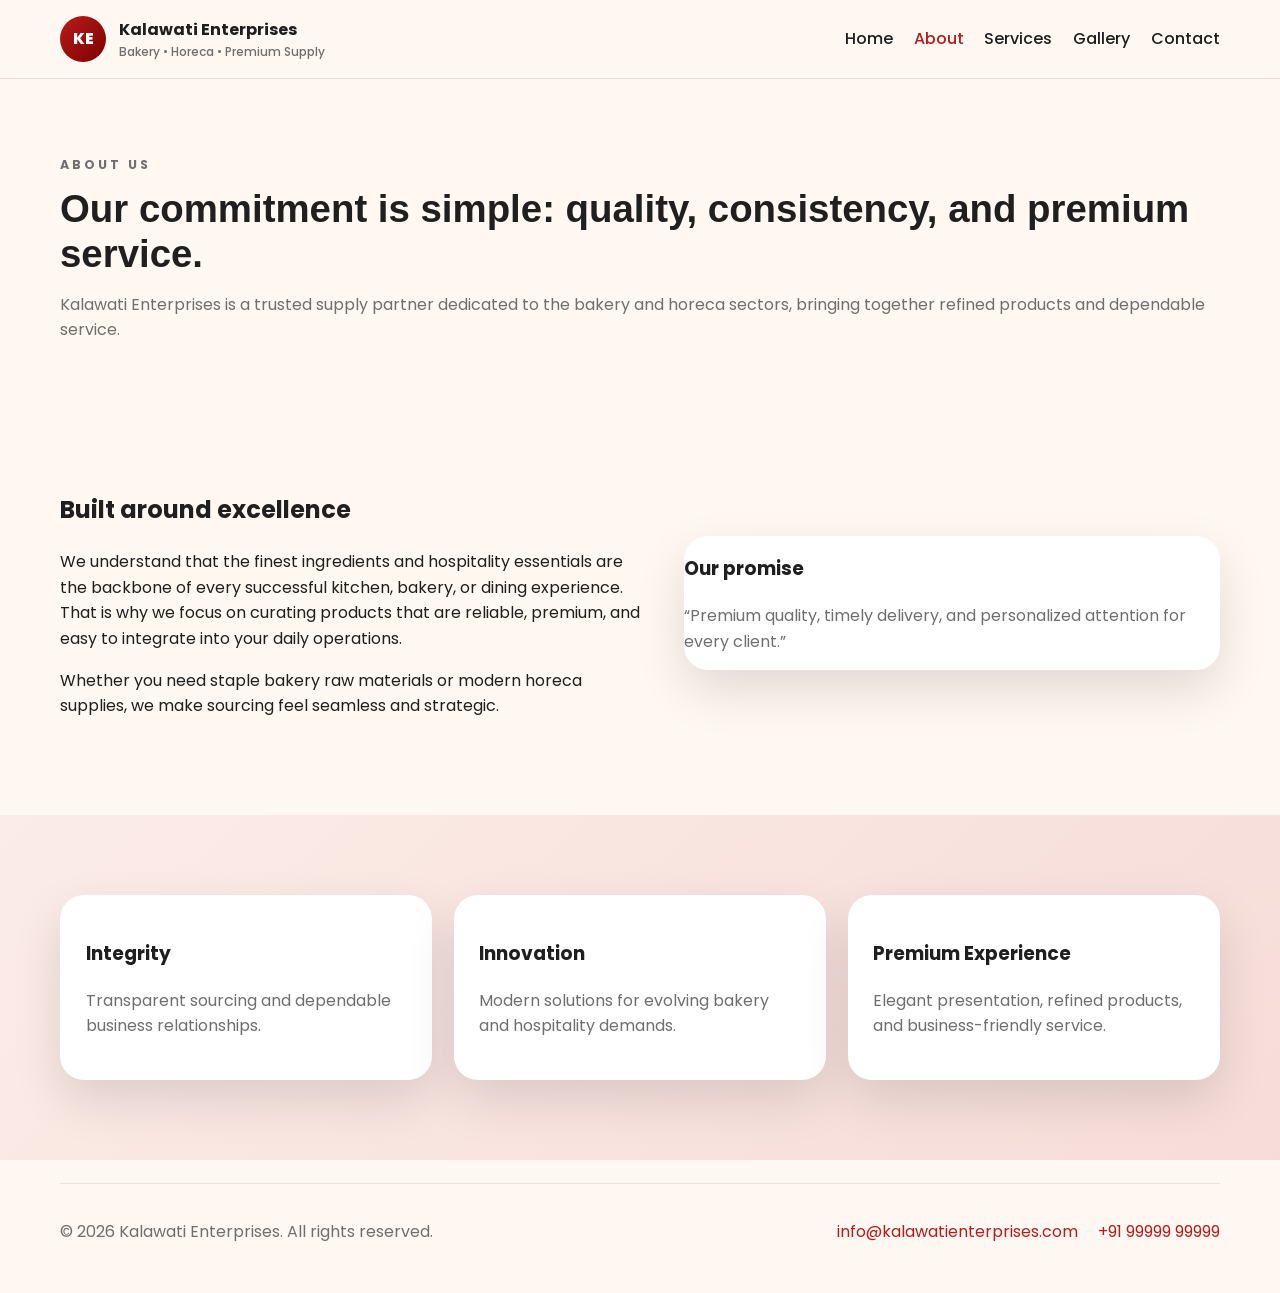
==== about.html @ e857bf9a "Initial website launch" ====
<!DOCTYPE html>
<html lang="en">
  <head>
    <meta charset="UTF-8" />
    <meta name="viewport" content="width=device-width, initial-scale=1.0" />
    <title>About Kalawati Enterprises</title>
    <link rel="preconnect" href="https://fonts.googleapis.com" />
    <link rel="preconnect" href="https://fonts.gstatic.com" crossorigin />
    <link href="https://fonts.googleapis.com/css2?family=Arial:wght@400;700;900&family=Poppins:wght@300;400;500;600;700&display=swap" rel="stylesheet" />
    <link rel="stylesheet" href="styles.css" />
  </head>
  <body>
    <header class="topbar">
      <div class="container nav-wrap">
        <a class="brand" href="index.html">
          <span class="brand-mark">KE</span>
          <span>
            <strong>Kalawati Enterprises</strong>
            <small>Bakery • Horeca • Premium Supply</small>
          </span>
        </a>
        <button class="nav-toggle" aria-label="Toggle menu">
          <span></span><span></span><span></span>
        </button>
        <nav class="nav-links">
          <a href="index.html">Home</a>
          <a href="about.html" class="active">About</a>
          <a href="services.html">Services</a>
          <a href="gallery.html">Gallery</a>
          <a href="contact.html">Contact</a>
        </nav>
      </div>
    </header>

    <main>
      <section class="page-hero">
        <div class="container">
          <p class="eyebrow">About Us</p>
          <h1>Our commitment is simple: quality, consistency, and premium service.</h1>
          <p>Kalawati Enterprises is a trusted supply partner dedicated to the bakery and horeca sectors, bringing together refined products and dependable service.</p>
        </div>
      </section>

      <section class="section">
        <div class="container story-grid">
          <div class="reveal">
            <h2>Built around excellence</h2>
            <p>We understand that the finest ingredients and hospitality essentials are the backbone of every successful kitchen, bakery, or dining experience. That is why we focus on curating products that are reliable, premium, and easy to integrate into your daily operations.</p>
            <p>Whether you need staple bakery raw materials or modern horeca supplies, we make sourcing feel seamless and strategic.</p>
          </div>
          <div class="quote-card reveal">
            <h3>Our promise</h3>
            <p>“Premium quality, timely delivery, and personalized attention for every client.”</p>
          </div>
        </div>
      </section>

      <section class="section feature-band">
        <div class="container values-grid">
          <article class="card reveal">
            <h3>Integrity</h3>
            <p>Transparent sourcing and dependable business relationships.</p>
          </article>
          <article class="card reveal">
            <h3>Innovation</h3>
            <p>Modern solutions for evolving bakery and hospitality demands.</p>
          </article>
          <article class="card reveal">
            <h3>Premium Experience</h3>
            <p>Elegant presentation, refined products, and business-friendly service.</p>
          </article>
        </div>
      </section>
    </main>

    <footer class="footer">
      <div class="container footer-wrap">
        <p>© 2026 Kalawati Enterprises. All rights reserved.</p>
        <div>
          <a href="mailto:info@kalawatienterprises.com">info@kalawatienterprises.com</a>
          <a href="tel:+919999999999">+91 99999 99999</a>
        </div>
      </div>
    </footer>

    <script src="script.js"></script>
  </body>
</html>
---- styles.css ----
:root {
  --red: #b71c1c;
  --red-dark: #7f0000;
  --cream: #fff7f2;
  --white: #ffffff;
  --ink: #1f1f1f;
  --muted: #6f6f6f;
  --shadow: 0 20px 50px rgba(0, 0, 0, 0.12);
}

* { box-sizing: border-box; }
html { scroll-behavior: smooth; }
body {
  margin: 0;
  font-family: 'Poppins', Arial, sans-serif;
  color: var(--ink);
  background: var(--cream);
  line-height: 1.6;
}
a { color: inherit; text-decoration: none; }
img { width: 100%; display: block; object-fit: cover; }
.container { width: min(1160px, calc(100% - 2rem)); margin: 0 auto; }
.section { padding: 5rem 0; }
.topbar {
  position: sticky; top: 0; z-index: 1000;
  background: rgba(255,247,242,0.9); backdrop-filter: blur(12px);
  border-bottom: 1px solid rgba(183,28,28,0.15);
}
.nav-wrap { display: flex; align-items: center; justify-content: space-between; min-height: 78px; }
.brand { display: flex; align-items: center; gap: 0.8rem; font-weight: 700; }
.brand-mark {
  width: 46px; height: 46px; border-radius: 50%;
  background: linear-gradient(135deg, var(--red), var(--red-dark));
  color: var(--white); display: grid; place-items: center; font-weight: 800;
}
.brand small { display: block; color: var(--muted); font-size: .75rem; font-weight: 500; }
.nav-links { display: flex; gap: 1.3rem; align-items: center; }
.nav-links a { color: var(--ink); font-weight: 500; transition: color .3s ease; }
.nav-links a:hover, .nav-links a.active { color: var(--red); }
.nav-toggle { display: none; background: transparent; border: 0; padding: 0.4rem; }
.nav-toggle span { display: block; width: 24px; height: 2px; background: var(--red); margin: 5px 0; }
.hero {
  padding: 4.5rem 0 5.5rem;
  background: linear-gradient(120deg, rgba(183,28,28,0.08), transparent 55%);
}
.hero-grid, .feature-grid, .service-highlight, .contact-grid, .story-grid { display: grid; grid-template-columns: 1.05fr .95fr; gap: 2rem; align-items: center; }
.eyebrow { text-transform: uppercase; letter-spacing: .24em; font-size: .78rem; font-weight: 700; color: var(--red); margin-bottom: .75rem; }
.hero h1, .page-hero h1, .section-heading h2, .feature-grid h2, .service-highlight h2, .contact-card h2 { font-size: clamp(2rem, 3vw, 3rem); line-height: 1.15; margin: 0 0 1rem; font-family: Arial, sans-serif; }
.hero-copy p, .page-hero p, .section-heading p, .feature-grid p, .service-highlight p, .card p, .quote-card p, .contact-card li { color: var(--muted); }
.hero-actions { display: flex; gap: 1rem; margin: 1.6rem 0; flex-wrap: wrap; }
.btn {
  display: inline-block; padding: .95rem 1.4rem; border-radius: 999px; font-weight: 600; transition: transform .3s ease, box-shadow .3s ease;
}
.btn:hover { transform: translateY(-3px); }
.btn-primary { background: linear-gradient(135deg, var(--red), var(--red-dark)); color: var(--white); box-shadow: var(--shadow); }
.btn-secondary { border: 1px solid var(--red); color: var(--red); background: var(--white); }
.hero-points { display: flex; gap: 1rem; padding: 0; margin: 1.25rem 0 0; list-style: none; flex-wrap: wrap; }
.hero-points li { background: var(--white); border-radius: 999px; padding: .55rem .9rem; box-shadow: 0 10px 30px rgba(183,28,28,0.08); }
.hero-card, .card, .contact-card, .quote-card, .gallery-item { background: var(--white); border-radius: 24px; box-shadow: var(--shadow); overflow: hidden; }
.hero-card img { height: 470px; }
.hero-badge { position: absolute; bottom: 1.2rem; left: 1.2rem; background: rgba(255,255,255,0.95); padding: .9rem 1rem; border-radius: 16px; }
.hero-card { position: relative; }
.stats-grid, .cards-grid, .values-grid, .gallery-grid { display: grid; grid-template-columns: repeat(3, minmax(0, 1fr)); gap: 1.35rem; }
.stat-card { text-align: center; padding: 1.4rem; border-radius: 18px; background: var(--white); box-shadow: var(--shadow); }
.stat-card h3 { font-size: 2rem; color: var(--red); margin-bottom: .3rem; }
.section-heading { text-align: center; margin-bottom: 2rem; }
.card { padding: 1.6rem; transition: transform .3s ease, box-shadow .3s ease; }
.card:hover { transform: translateY(-6px); box-shadow: 0 28px 60px rgba(183,28,28,0.16); }
.feature-band { background: linear-gradient(135deg, rgba(183,28,28,0.05), rgba(183,28,28,0.12)); }
.image-stack { display: grid; grid-template-columns: 1fr 1fr; gap: 1rem; }
.image-stack img { height: 260px; border-radius: 18px; }
.gallery-preview { display: grid; grid-template-columns: 1.1fr 1fr .9fr; gap: 1rem; }
.gallery-preview img, .gallery-item img { height: 250px; border-radius: 18px; }
.cta-card { background: linear-gradient(135deg, var(--red), var(--red-dark)); color: var(--white); padding: 2.2rem; border-radius: 28px; display: flex; justify-content: space-between; align-items: center; gap: 1.5rem; }
.cta-card .eyebrow { color: #ffd8d8; }
.footer { padding: 1.4rem 0 2rem; }
.footer-wrap { display: flex; justify-content: space-between; align-items: center; gap: 1rem; color: var(--muted); border-top: 1px solid rgba(0,0,0,0.09); padding-top: 1.2rem; }
.footer a { display: inline-block; margin-left: 1rem; color: var(--red); }
.page-hero { padding: 4rem 0 2rem; }
.contact-form { display: grid; gap: 1rem; padding: 1.5rem; background: var(--white); border-radius: 24px; box-shadow: var(--shadow); }
.contact-form input, .contact-form textarea { border: 1px solid #e9dede; border-radius: 12px; padding: .9rem 1rem; font-family: inherit; }
.contact-card { padding: 1.8rem; }
.contact-card ul { padding-left: 1.1rem; color: var(--muted); }
.check-list { list-style: none; padding: 0; display: grid; gap: .7rem; }
.check-list li::before { content: '✓'; color: var(--red); margin-right: .6rem; font-weight: 700; }
.reveal { opacity: 0; transform: translateY(24px); transition: opacity .8s ease, transform .8s ease; }
.reveal.active { opacity: 1; transform: translateY(0); }

@media (max-width: 900px) {
  .hero-grid, .feature-grid, .service-highlight, .contact-grid, .story-grid { grid-template-columns: 1fr; }
  .stats-grid, .cards-grid, .values-grid, .gallery-grid { grid-template-columns: repeat(2, minmax(0, 1fr)); }
  .gallery-preview { grid-template-columns: 1fr; }
  .cta-card { flex-direction: column; align-items: flex-start; }
}

@media (max-width: 700px) {
  .nav-toggle { display: block; }
  .nav-links { display: none; position: absolute; top: 78px; right: 1rem; left: 1rem; background: var(--white); padding: 1rem; border-radius: 16px; flex-direction: column; align-items: flex-start; box-shadow: var(--shadow); }
  .nav-links.open { display: flex; }
  .stats-grid, .cards-grid, .values-grid, .gallery-grid { grid-template-columns: 1fr; }
  .hero { padding-top: 2.5rem; }
  .hero-card img { height: 320px; }
  .footer-wrap { flex-direction: column; align-items: flex-start; }
  .footer a { margin-left: 0; margin-right: 1rem; }
}
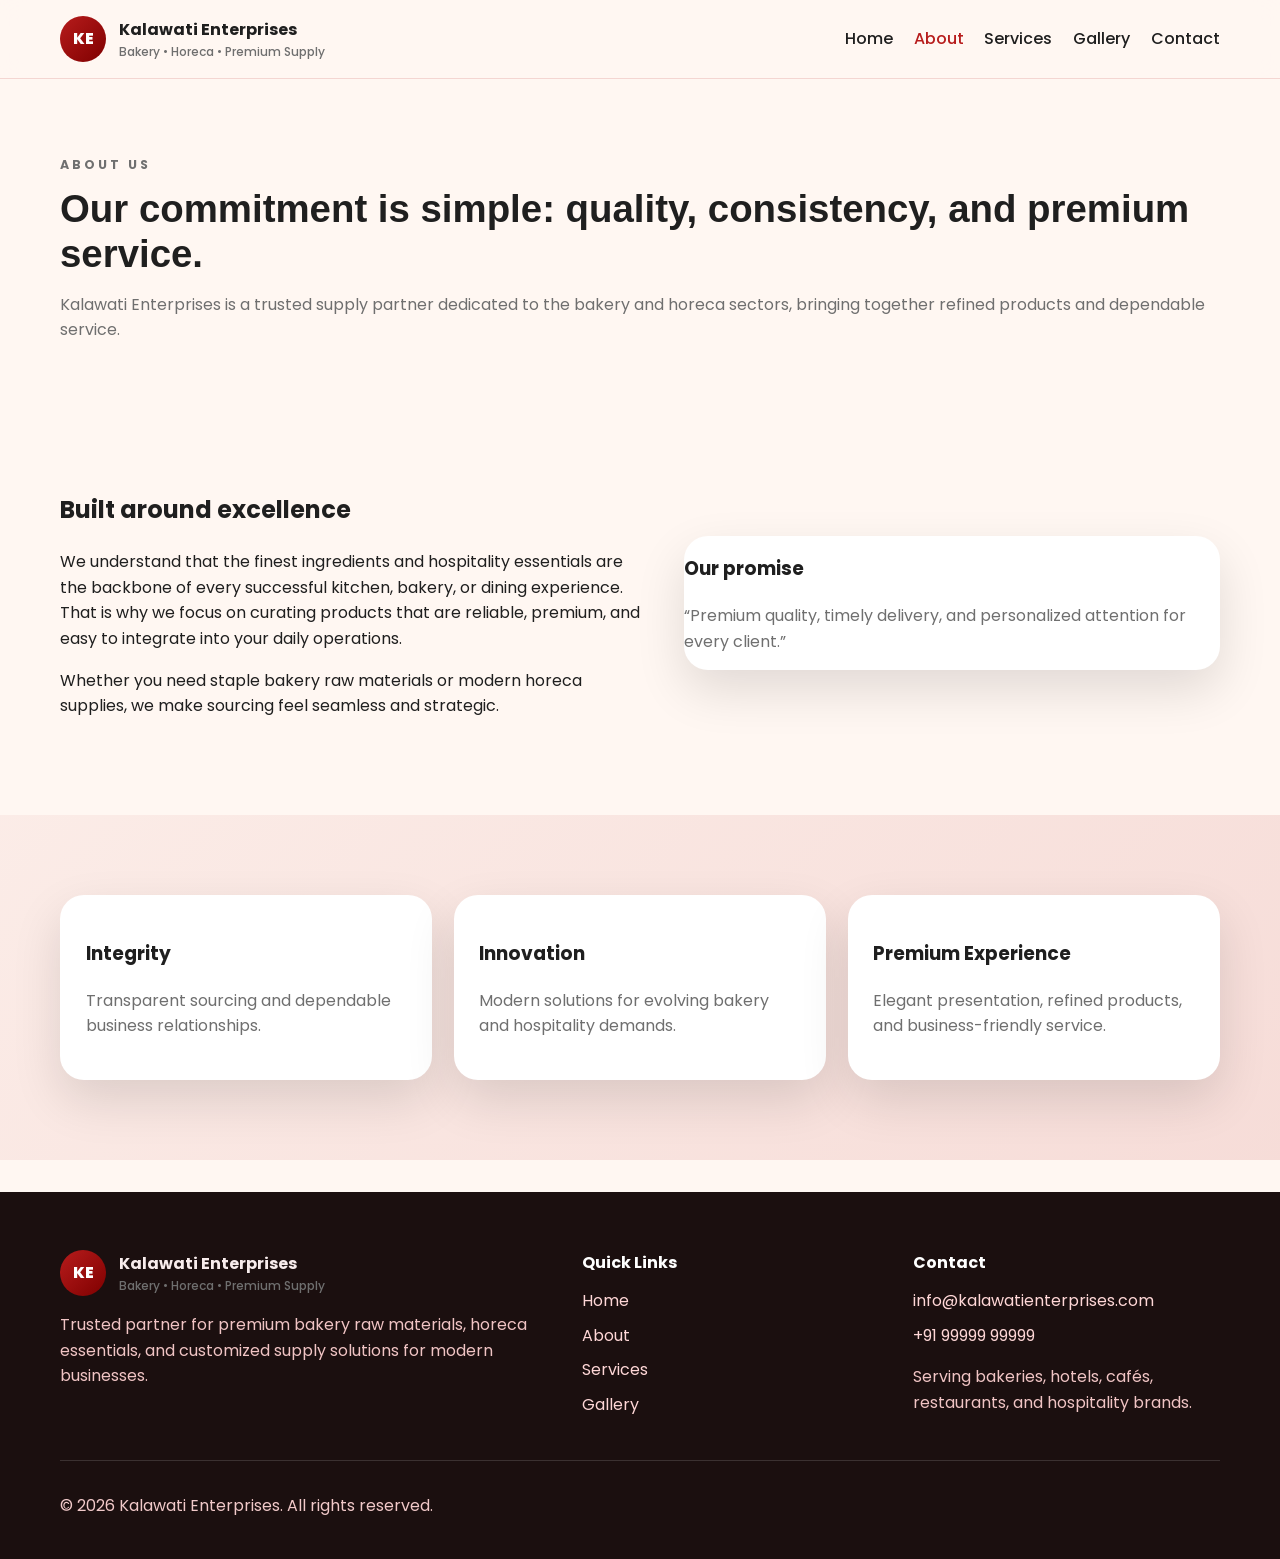
==== commit 8c8d169c: "Add footer, service expansion, and animations" ====
--- a/about.html
+++ b/about.html
@@ -74,12 +74,33 @@
     </main>
 
     <footer class="footer">
-      <div class="container footer-wrap">
-        <p>© 2026 Kalawati Enterprises. All rights reserved.</p>
-        <div>
+      <div class="container footer-top">
+        <div class="footer-brand">
+          <a class="brand" href="index.html">
+            <span class="brand-mark">KE</span>
+            <span>
+              <strong>Kalawati Enterprises</strong>
+              <small>Bakery • Horeca • Premium Supply</small>
+            </span>
+          </a>
+          <p>Trusted partner for premium bakery raw materials, horeca essentials, and customized supply solutions for modern businesses.</p>
+        </div>
+        <div class="footer-links">
+          <h4>Quick Links</h4>
+          <a href="index.html">Home</a>
+          <a href="about.html">About</a>
+          <a href="services.html">Services</a>
+          <a href="gallery.html">Gallery</a>
+        </div>
+        <div class="footer-contact">
+          <h4>Contact</h4>
           <a href="mailto:info@kalawatienterprises.com">info@kalawatienterprises.com</a>
           <a href="tel:+919999999999">+91 99999 99999</a>
+          <p>Serving bakeries, hotels, cafés, restaurants, and hospitality brands.</p>
         </div>
+      </div>
+      <div class="container footer-bottom">
+        <p>© 2026 Kalawati Enterprises. All rights reserved.</p>
       </div>
     </footer>
 
--- a/styles.css
+++ b/styles.css
@@ -60,6 +60,7 @@
 .hero-card img { height: 470px; }
 .hero-badge { position: absolute; bottom: 1.2rem; left: 1.2rem; background: rgba(255,255,255,0.95); padding: .9rem 1rem; border-radius: 16px; }
 .hero-card { position: relative; }
+.animate-float { animation: float 5s ease-in-out infinite; }
 .stats-grid, .cards-grid, .values-grid, .gallery-grid { display: grid; grid-template-columns: repeat(3, minmax(0, 1fr)); gap: 1.35rem; }
 .stat-card { text-align: center; padding: 1.4rem; border-radius: 18px; background: var(--white); box-shadow: var(--shadow); }
 .stat-card h3 { font-size: 2rem; color: var(--red); margin-bottom: .3rem; }
@@ -73,9 +74,12 @@
 .gallery-preview img, .gallery-item img { height: 250px; border-radius: 18px; }
 .cta-card { background: linear-gradient(135deg, var(--red), var(--red-dark)); color: var(--white); padding: 2.2rem; border-radius: 28px; display: flex; justify-content: space-between; align-items: center; gap: 1.5rem; }
 .cta-card .eyebrow { color: #ffd8d8; }
-.footer { padding: 1.4rem 0 2rem; }
-.footer-wrap { display: flex; justify-content: space-between; align-items: center; gap: 1rem; color: var(--muted); border-top: 1px solid rgba(0,0,0,0.09); padding-top: 1.2rem; }
-.footer a { display: inline-block; margin-left: 1rem; color: var(--red); }
+.footer { padding: 2.2rem 0 0; background: #1b0f0f; color: #f8ecec; margin-top: 2rem; }
+.footer-top { display: grid; grid-template-columns: 1.3fr .8fr .8fr; gap: 1.5rem; padding: 1.4rem 0 1.8rem; }
+.footer-brand p, .footer-contact p { color: #f0c4c4; }
+.footer-links h4, .footer-contact h4 { margin: 0 0 .8rem; color: #fff; }
+.footer-links a, .footer-contact a { display: block; margin-bottom: .55rem; color: #ffd7d7; }
+.footer-bottom { border-top: 1px solid rgba(255,255,255,0.14); padding: 1rem 0 1.5rem; color: #f1c9c9; }
 .page-hero { padding: 4rem 0 2rem; }
 .contact-form { display: grid; gap: 1rem; padding: 1.5rem; background: var(--white); border-radius: 24px; box-shadow: var(--shadow); }
 .contact-form input, .contact-form textarea { border: 1px solid #e9dede; border-radius: 12px; padding: .9rem 1rem; font-family: inherit; }
@@ -83,8 +87,19 @@
 .contact-card ul { padding-left: 1.1rem; color: var(--muted); }
 .check-list { list-style: none; padding: 0; display: grid; gap: .7rem; }
 .check-list li::before { content: '✓'; color: var(--red); margin-right: .6rem; font-weight: 700; }
+@keyframes float {
+  0%, 100% { transform: translateY(0); }
+  50% { transform: translateY(-10px); }
+}
+
+@keyframes fadeInUp {
+  from { opacity: 0; transform: translateY(24px); }
+  to { opacity: 1; transform: translateY(0); }
+}
+
 .reveal { opacity: 0; transform: translateY(24px); transition: opacity .8s ease, transform .8s ease; }
 .reveal.active { opacity: 1; transform: translateY(0); }
+.card:hover { transform: translateY(-6px) scale(1.01); box-shadow: 0 28px 60px rgba(183,28,28,0.16); }
 
 @media (max-width: 900px) {
   .hero-grid, .feature-grid, .service-highlight, .contact-grid, .story-grid { grid-template-columns: 1fr; }
